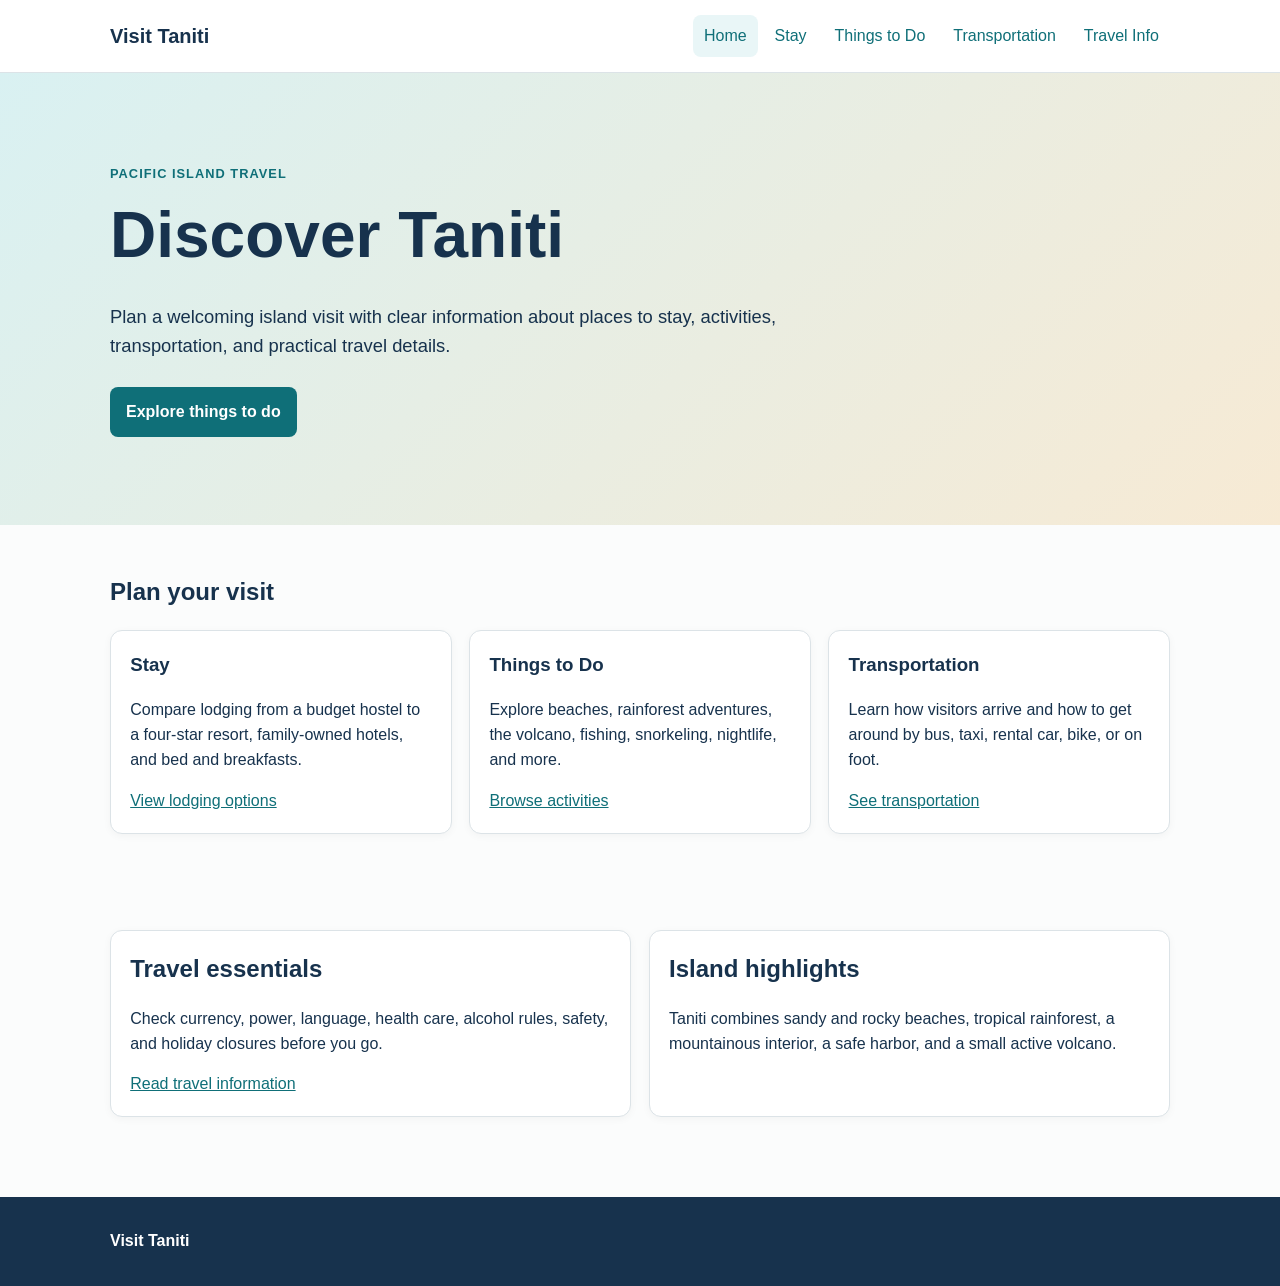
==== index.html @ f4d1a9b8 "Initial commit" ====
<!doctype html><html lang="en"><head><meta charset="utf-8"><meta name="viewport" content="width=device-width,initial-scale=1"><title>Home | Visit Taniti</title><link rel="stylesheet" href="styles.css"></head><body><a class="skip" href="#main">Skip to content</a><header><div class="wrap nav"><a class="brand" href="index.html">Visit Taniti</a><nav class="navlinks" aria-label="Primary"><a href="index.html" aria-current="page">Home</a><a href="lodging.html" >Stay</a><a href="activities.html" >Things to Do</a><a href="transportation.html" >Transportation</a><a href="travel-info.html" >Travel Info</a></nav></div></header><main id="main"><section class="hero"><div class="wrap"><span class="eyebrow">Pacific island travel</span><h1>Discover Taniti</h1><p>Plan a welcoming island visit with clear information about places to stay, activities, transportation, and practical travel details.</p><a class="btn" href="activities.html">Explore things to do</a></div></section><section class="section"><div class="wrap"><h2>Plan your visit</h2><div class="grid"><article class="card"><h3>Stay</h3><p>Compare lodging from a budget hostel to a four-star resort, family-owned hotels, and bed and breakfasts.</p><a href="lodging.html">View lodging options</a></article><article class="card"><h3>Things to Do</h3><p>Explore beaches, rainforest adventures, the volcano, fishing, snorkeling, nightlife, and more.</p><a href="activities.html">Browse activities</a></article><article class="card"><h3>Transportation</h3><p>Learn how visitors arrive and how to get around by bus, taxi, rental car, bike, or on foot.</p><a href="transportation.html">See transportation</a></article></div></div></section><section class="section"><div class="wrap"><div class="grid two"><article class="card"><h2>Travel essentials</h2><p>Check currency, power, language, health care, alcohol rules, safety, and holiday closures before you go.</p><a href="travel-info.html">Read travel information</a></article><article class="card"><h2>Island highlights</h2><p>Taniti combines sandy and rocky beaches, tropical rainforest, a mountainous interior, a safe harbor, and a small active volcano.</p></article></div></div></section></main><footer><div class="wrap"><strong>Visit Taniti</strong></div></footer></body></html>
---- styles.css ----
:root{--ink:#17324d;--sea:#0f6f78;--sand:#f3ead8;--sky:#e9f6f7;--card:#ffffff;--muted:#5c6b75;--accent:#d97706}
*{box-sizing:border-box} body{margin:0;font-family:Arial,Helvetica,sans-serif;color:var(--ink);background:#fbfcfc;line-height:1.55}
a{color:var(--sea)} .skip{position:absolute;left:-9999px}.skip:focus{left:1rem;top:1rem;background:white;padding:.7rem;z-index:99}
header{background:white;border-bottom:1px solid #dce3e7;position:sticky;top:0;z-index:10}.wrap{max-width:1100px;margin:auto;padding:0 20px}
.nav{display:flex;align-items:center;justify-content:space-between;gap:1rem;min-height:72px}.brand{font-weight:800;font-size:1.25rem;color:var(--ink);text-decoration:none}.navlinks{display:flex;gap:.35rem;flex-wrap:wrap}.navlinks a{text-decoration:none;padding:.55rem .7rem;border-radius:8px}.navlinks a:hover,.navlinks a[aria-current="page"]{background:var(--sky)}
.hero{padding:5.5rem 0;background:linear-gradient(135deg,#d9f1f2,#f7ead4)}.hero h1{font-size:clamp(2.2rem,5vw,4rem);margin:0 0 .7rem}.hero p{max-width:680px;font-size:1.15rem}.btn{display:inline-block;background:var(--sea);color:white;text-decoration:none;padding:.8rem 1rem;border-radius:8px;font-weight:700;margin-top:.5rem}
main{min-height:70vh}.section{padding:3rem 0}.section h1,.section h2{margin-top:0}.grid{display:grid;grid-template-columns:repeat(3,1fr);gap:1.1rem}.grid.two{grid-template-columns:repeat(2,1fr)}.card{background:var(--card);border:1px solid #dce3e7;border-radius:12px;padding:1.2rem;box-shadow:0 2px 8px rgba(0,0,0,.04)}.card h3{margin-top:0}.eyebrow{font-size:.8rem;text-transform:uppercase;letter-spacing:.08em;font-weight:700;color:var(--sea)}.notice{background:#fff7e8;border-left:5px solid var(--accent);padding:1rem 1.2rem;border-radius:8px}.facts{display:grid;grid-template-columns:repeat(2,1fr);gap:1rem}.fact{background:var(--sky);padding:1.1rem;border-radius:10px}.fact strong{display:block;margin-bottom:.25rem}
footer{background:var(--ink);color:white;padding:2rem 0;margin-top:2rem}footer a{color:white}.small{font-size:.9rem;color:#dbe7ee}
@media(max-width:760px){.nav{align-items:flex-start;padding:1rem 0;flex-direction:column}.navlinks{width:100%}.grid,.grid.two,.facts{grid-template-columns:1fr}.hero{padding:3rem 0}.navlinks a{padding:.45rem .55rem}.section{padding:2rem 0}}
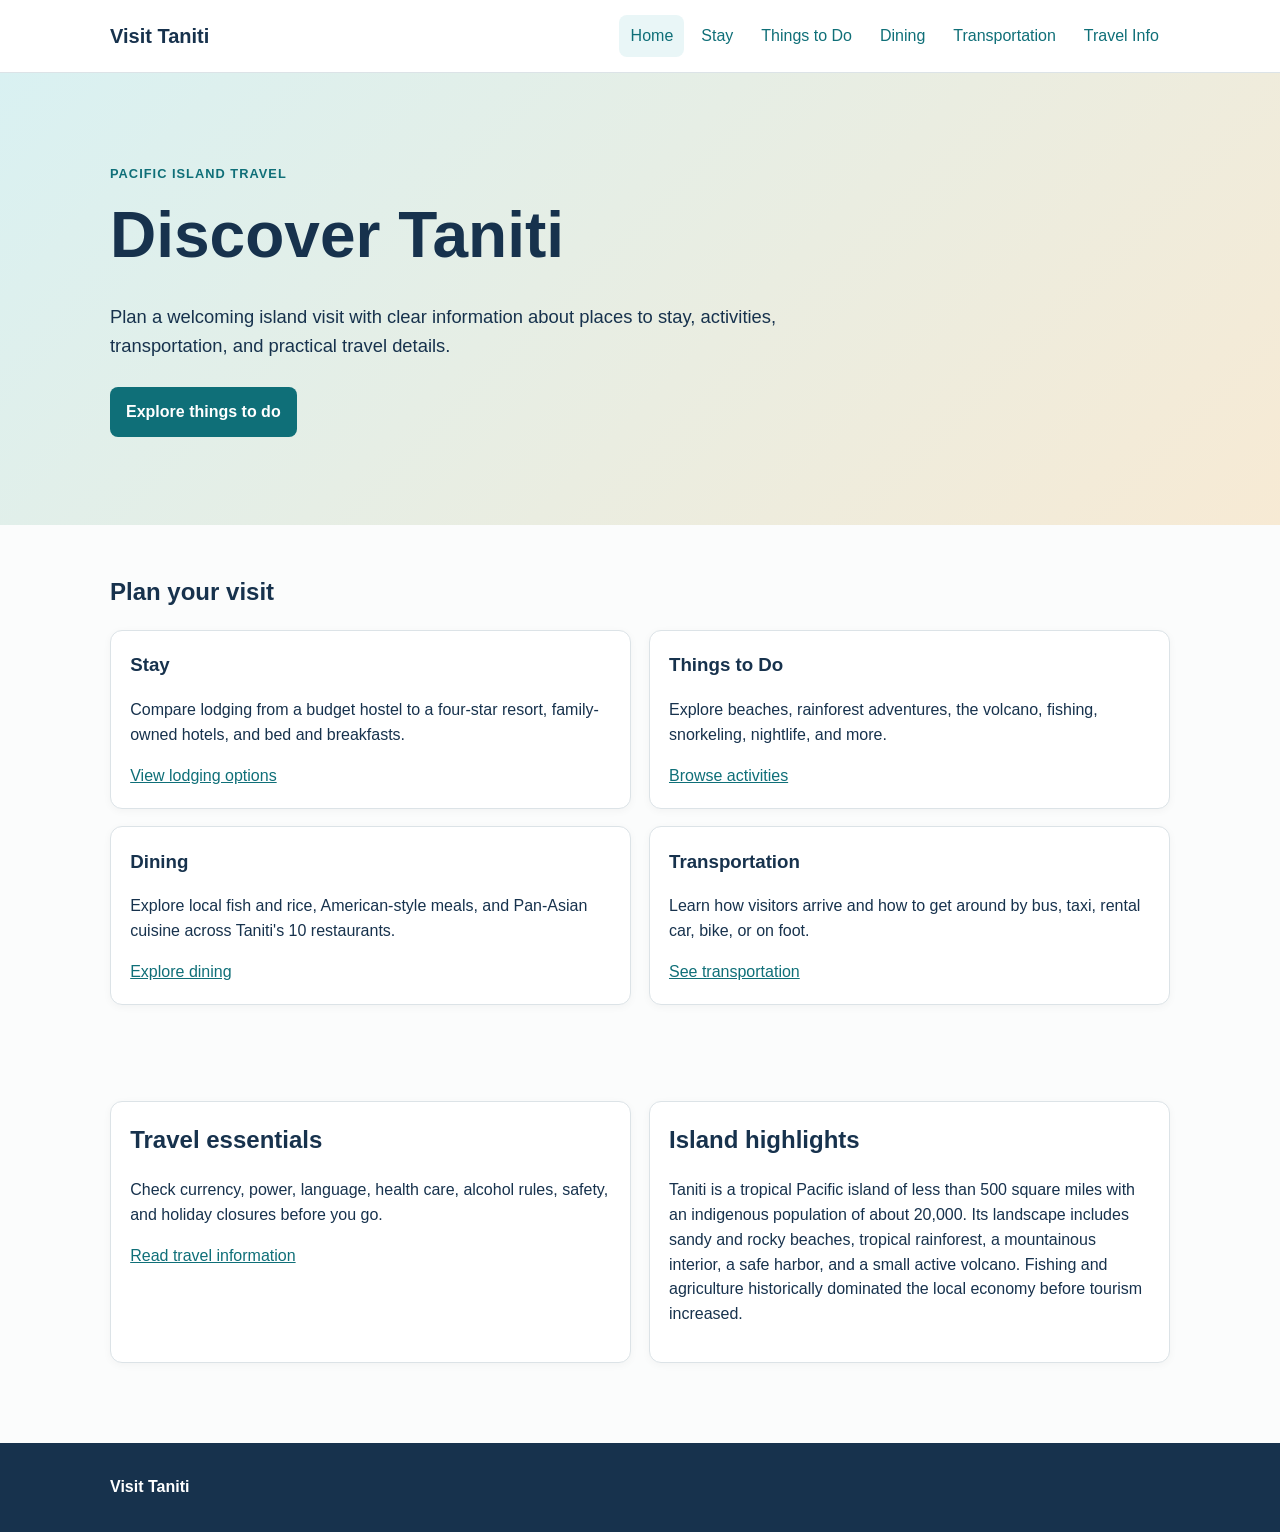
==== commit 96ce2dea: "Added additional info" ====
--- a/index.html
+++ b/index.html
@@ -1 +1,80 @@
-<!doctype html><html lang="en"><head><meta charset="utf-8"><meta name="viewport" content="width=device-width,initial-scale=1"><title>Home | Visit Taniti</title><link rel="stylesheet" href="styles.css"></head><body><a class="skip" href="#main">Skip to content</a><header><div class="wrap nav"><a class="brand" href="index.html">Visit Taniti</a><nav class="navlinks" aria-label="Primary"><a href="index.html" aria-current="page">Home</a><a href="lodging.html" >Stay</a><a href="activities.html" >Things to Do</a><a href="transportation.html" >Transportation</a><a href="travel-info.html" >Travel Info</a></nav></div></header><main id="main"><section class="hero"><div class="wrap"><span class="eyebrow">Pacific island travel</span><h1>Discover Taniti</h1><p>Plan a welcoming island visit with clear information about places to stay, activities, transportation, and practical travel details.</p><a class="btn" href="activities.html">Explore things to do</a></div></section><section class="section"><div class="wrap"><h2>Plan your visit</h2><div class="grid"><article class="card"><h3>Stay</h3><p>Compare lodging from a budget hostel to a four-star resort, family-owned hotels, and bed and breakfasts.</p><a href="lodging.html">View lodging options</a></article><article class="card"><h3>Things to Do</h3><p>Explore beaches, rainforest adventures, the volcano, fishing, snorkeling, nightlife, and more.</p><a href="activities.html">Browse activities</a></article><article class="card"><h3>Transportation</h3><p>Learn how visitors arrive and how to get around by bus, taxi, rental car, bike, or on foot.</p><a href="transportation.html">See transportation</a></article></div></div></section><section class="section"><div class="wrap"><div class="grid two"><article class="card"><h2>Travel essentials</h2><p>Check currency, power, language, health care, alcohol rules, safety, and holiday closures before you go.</p><a href="travel-info.html">Read travel information</a></article><article class="card"><h2>Island highlights</h2><p>Taniti combines sandy and rocky beaches, tropical rainforest, a mountainous interior, a safe harbor, and a small active volcano.</p></article></div></div></section></main><footer><div class="wrap"><strong>Visit Taniti</strong></div></footer></body></html>+<!doctype html>
+<html lang="en">
+    <head>
+        <meta charset="utf-8">
+        <meta name="viewport" content="width=device-width,initial-scale=1">
+        <title>Home | Visit Taniti</title>
+        <link rel="stylesheet" href="styles.css">
+    </head>
+    <body>
+        <a class="skip" href="#main">Skip to content</a>
+        <header>
+            <div class="wrap nav">
+                <a class="brand" href="index.html">Visit Taniti</a>
+                <nav class="navlinks" aria-label="Primary">
+                    <a href="index.html" aria-current="page">Home</a>
+                    <a href="lodging.html">Stay</a>
+                    <a href="activities.html">Things to Do</a>
+                    <a href="dining.html">Dining</a>
+                    <a href="transportation.html">Transportation</a>
+                    <a href="travel-info.html">Travel Info</a>
+                </nav>
+            </div>
+        </header>
+        <main id="main">
+            <section class="hero">
+                <div class="wrap">
+                    <span class="eyebrow">Pacific island travel</span>
+                    <h1>Discover Taniti</h1>
+                    <p>Plan a welcoming island visit with clear information about places to stay, activities, transportation, and practical travel details.</p>
+                    <a class="btn" href="activities.html">Explore things to do</a>
+                </div>
+            </section>
+            <section class="section">
+                <div class="wrap">
+                    <h2>Plan your visit</h2>
+                    <div class="grid two">
+                        <article class="card">
+                            <h3>Stay</h3>
+                            <p>Compare lodging from a budget hostel to a four-star resort, family-owned hotels, and bed and breakfasts.</p>
+                            <a href="lodging.html">View lodging options</a>
+                        </article>
+                        <article class="card">
+                            <h3>Things to Do</h3>
+                            <p>Explore beaches, rainforest adventures, the volcano, fishing, snorkeling, nightlife, and more.</p>
+                            <a href="activities.html">Browse activities</a>
+                        </article>
+                        <article class="card">
+                            <h3>Dining</h3>
+                            <p>Explore local fish and rice, American-style meals, and Pan-Asian cuisine across Taniti's 10 restaurants.</p>
+                            <a href="dining.html">Explore dining</a>
+                        </article>
+                        <article class="card">
+                            <h3>Transportation</h3>
+                            <p>Learn how visitors arrive and how to get around by bus, taxi, rental car, bike, or on foot.</p>
+                            <a href="transportation.html">See transportation</a>
+                        </article>
+                    </div>
+                </div>
+            </section>
+            <section class="section">
+                <div class="wrap">
+                    <div class="grid two">
+                        <article class="card">
+                            <h2>Travel essentials</h2>
+                            <p>Check currency, power, language, health care, alcohol rules, safety, and holiday closures before you go.</p>
+                            <a href="travel-info.html">Read travel information</a>
+                        </article>
+                        <article class="card">
+                            <h2>Island highlights</h2>
+                            <p>Taniti is a tropical Pacific island of less than 500 square miles with an indigenous population of about 20,000. Its landscape includes sandy and rocky beaches, tropical rainforest, a mountainous interior, a safe harbor, and a small active volcano. Fishing and agriculture historically dominated the local economy before tourism increased.</p>
+                        </article>
+                    </div>
+                </div>
+            </section>
+        </main>
+        <footer>
+            <div class="wrap"><strong>Visit Taniti</strong></div>
+        </footer>
+    </body>
+</html>
--- a/styles.css
+++ b/styles.css
@@ -1,10 +1,223 @@
-
-:root{--ink:#17324d;--sea:#0f6f78;--sand:#f3ead8;--sky:#e9f6f7;--card:#ffffff;--muted:#5c6b75;--accent:#d97706}
-*{box-sizing:border-box} body{margin:0;font-family:Arial,Helvetica,sans-serif;color:var(--ink);background:#fbfcfc;line-height:1.55}
-a{color:var(--sea)} .skip{position:absolute;left:-9999px}.skip:focus{left:1rem;top:1rem;background:white;padding:.7rem;z-index:99}
-header{background:white;border-bottom:1px solid #dce3e7;position:sticky;top:0;z-index:10}.wrap{max-width:1100px;margin:auto;padding:0 20px}
-.nav{display:flex;align-items:center;justify-content:space-between;gap:1rem;min-height:72px}.brand{font-weight:800;font-size:1.25rem;color:var(--ink);text-decoration:none}.navlinks{display:flex;gap:.35rem;flex-wrap:wrap}.navlinks a{text-decoration:none;padding:.55rem .7rem;border-radius:8px}.navlinks a:hover,.navlinks a[aria-current="page"]{background:var(--sky)}
-.hero{padding:5.5rem 0;background:linear-gradient(135deg,#d9f1f2,#f7ead4)}.hero h1{font-size:clamp(2.2rem,5vw,4rem);margin:0 0 .7rem}.hero p{max-width:680px;font-size:1.15rem}.btn{display:inline-block;background:var(--sea);color:white;text-decoration:none;padding:.8rem 1rem;border-radius:8px;font-weight:700;margin-top:.5rem}
-main{min-height:70vh}.section{padding:3rem 0}.section h1,.section h2{margin-top:0}.grid{display:grid;grid-template-columns:repeat(3,1fr);gap:1.1rem}.grid.two{grid-template-columns:repeat(2,1fr)}.card{background:var(--card);border:1px solid #dce3e7;border-radius:12px;padding:1.2rem;box-shadow:0 2px 8px rgba(0,0,0,.04)}.card h3{margin-top:0}.eyebrow{font-size:.8rem;text-transform:uppercase;letter-spacing:.08em;font-weight:700;color:var(--sea)}.notice{background:#fff7e8;border-left:5px solid var(--accent);padding:1rem 1.2rem;border-radius:8px}.facts{display:grid;grid-template-columns:repeat(2,1fr);gap:1rem}.fact{background:var(--sky);padding:1.1rem;border-radius:10px}.fact strong{display:block;margin-bottom:.25rem}
-footer{background:var(--ink);color:white;padding:2rem 0;margin-top:2rem}footer a{color:white}.small{font-size:.9rem;color:#dbe7ee}
-@media(max-width:760px){.nav{align-items:flex-start;padding:1rem 0;flex-direction:column}.navlinks{width:100%}.grid,.grid.two,.facts{grid-template-columns:1fr}.hero{padding:3rem 0}.navlinks a{padding:.45rem .55rem}.section{padding:2rem 0}}
+:root {
+    --ink:#17324d;
+    --sea:#0f6f78;
+    --sand:#f3ead8;
+    --sky:#e9f6f7;
+    --card:#ffffff;
+    --muted:#5c6b75;
+    --accent:#d97706;
+}
+
+* {
+    box-sizing:border-box;
+}
+
+body {
+    margin:0;
+    font-family:Arial,Helvetica,sans-serif;
+    color:var(--ink);
+    background:#fbfcfc;
+    line-height:1.55;
+}
+
+a {
+    color:var(--sea);
+}
+
+.skip {
+    position:absolute;
+    left:-9999px;
+}
+
+.skip:focus {
+    left:1rem;
+    top:1rem;
+    background:white;
+    padding:.7rem;
+    z-index:99;
+}
+
+header {
+    background:white;
+    border-bottom:1px solid #dce3e7;
+    position:sticky;
+    top:0;
+    z-index:10;
+}
+
+.wrap {
+    max-width:1100px;
+    margin:auto;
+    padding:0 20px;
+}
+
+.nav {
+    display:flex;
+    align-items:center;
+    justify-content:space-between;
+    gap:1rem;
+    min-height:72px;
+}
+
+.brand {
+    font-weight:800;
+    font-size:1.25rem;
+    color:var(--ink);
+    text-decoration:none;
+}
+
+.navlinks {
+    display:flex;
+    gap:.35rem;
+    flex-wrap:wrap;
+}
+
+.navlinks a {
+    text-decoration:none;
+    padding:.55rem .7rem;
+    border-radius:8px;
+}
+
+.navlinks a:hover,
+.navlinks a[aria-current="page"] {
+    background:var(--sky);
+}
+
+.hero {
+    padding:5.5rem 0;
+    background:linear-gradient(135deg,#d9f1f2,#f7ead4);
+}
+
+.hero h1 {
+    font-size:clamp(2.2rem,5vw,4rem);
+    margin:0 0 .7rem;
+}
+
+.hero p {
+    max-width:680px;
+    font-size:1.15rem;
+}
+
+.btn {
+    display:inline-block;
+    background:var(--sea);
+    color:white;
+    text-decoration:none;
+    padding:.8rem 1rem;
+    border-radius:8px;
+    font-weight:700;
+    margin-top:.5rem;
+}
+
+main {
+    min-height:70vh;
+}
+
+.section {
+    padding:3rem 0;
+}
+
+.section h1,
+.section h2 {
+    margin-top:0;
+}
+
+.grid {
+    display:grid;
+    grid-template-columns:repeat(3,1fr);
+    gap:1.1rem;
+}
+
+.grid.two {
+    grid-template-columns:repeat(2,1fr);
+}
+
+.card {
+    background:var(--card);
+    border:1px solid #dce3e7;
+    border-radius:12px;
+    padding:1.2rem;
+    box-shadow:0 2px 8px rgba(0,0,0,.04);
+}
+
+.card h3 {
+    margin-top:0;
+}
+
+.eyebrow {
+    font-size:.8rem;
+    text-transform:uppercase;
+    letter-spacing:.08em;
+    font-weight:700;
+    color:var(--sea);
+}
+
+.notice {
+    background:#fff7e8;
+    border-left:5px solid var(--accent);
+    padding:1rem 1.2rem;
+    border-radius:8px;
+}
+
+.facts {
+    display:grid;
+    grid-template-columns:repeat(2,1fr);
+    gap:1rem;
+}
+
+.fact {
+    background:var(--sky);
+    padding:1.1rem;
+    border-radius:10px;
+}
+
+.fact-title {
+    display:block;
+    margin-bottom:.25rem;
+}
+
+footer {
+    background:var(--ink);
+    color:white;
+    padding:2rem 0;
+    margin-top:2rem;
+}
+
+footer a {
+    color:white;
+}
+
+.small {
+    font-size:.9rem;
+    color:#dbe7ee;
+}
+
+@media(max-width:760px) {
+    .nav {
+        align-items:flex-start;
+        padding:1rem 0;
+        flex-direction:column;
+    }
+
+    .navlinks {
+        width:100%;
+    }
+
+    .grid,
+    .grid.two,
+    .facts {
+        grid-template-columns:1fr;
+    }
+
+    .hero {
+        padding:3rem 0;
+    }
+
+    .navlinks a {
+        padding:.45rem .55rem;
+    }
+
+    .section {
+        padding:2rem 0;
+    }
+}
